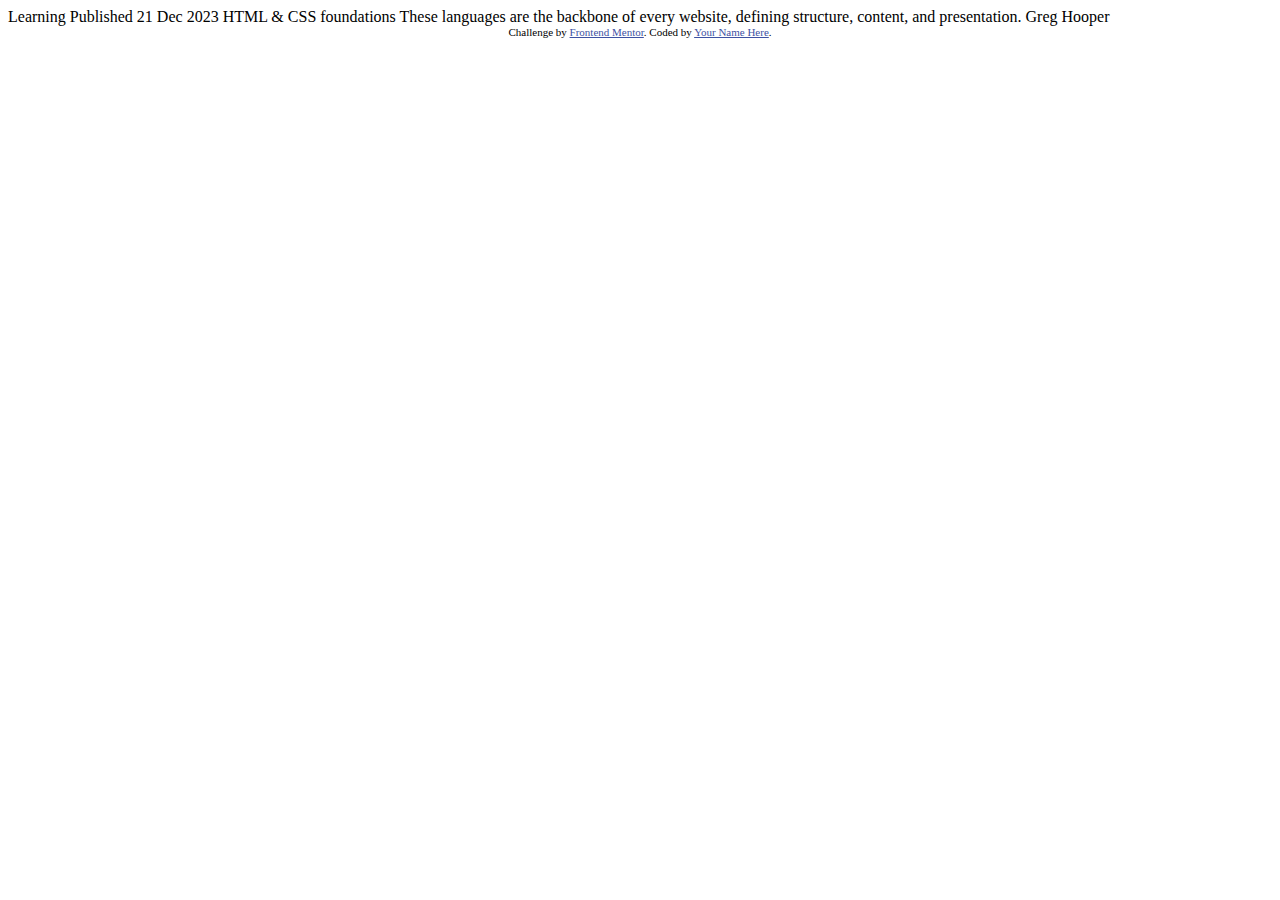
==== blog-preview-card-main/index.html @ c4a3280c "Add new project" ====
<!DOCTYPE html>
<html lang="en">
<head>
  <meta charset="UTF-8">
  <meta name="viewport" content="width=device-width, initial-scale=1.0"> <!-- displays site properly based on user's device -->

  <link rel="icon" type="image/png" sizes="32x32" href="./assets/images/favicon-32x32.png">
  
  <title>Frontend Mentor | Blog preview card</title>

  <!-- Feel free to remove these styles or customise in your own stylesheet 👍 -->
  <style>
    .attribution { font-size: 11px; text-align: center; }
    .attribution a { color: hsl(228, 45%, 44%); }
  </style>
</head>
<body>

  Learning

  Published 21 Dec 2023

  HTML & CSS foundations

  These languages are the backbone of every website, defining structure, content, and presentation.

  Greg Hooper
  
  <div class="attribution">
    Challenge by <a href="https://www.frontendmentor.io?ref=challenge" target="_blank">Frontend Mentor</a>. 
    Coded by <a href="#">Your Name Here</a>.
  </div>
</body>
</html>
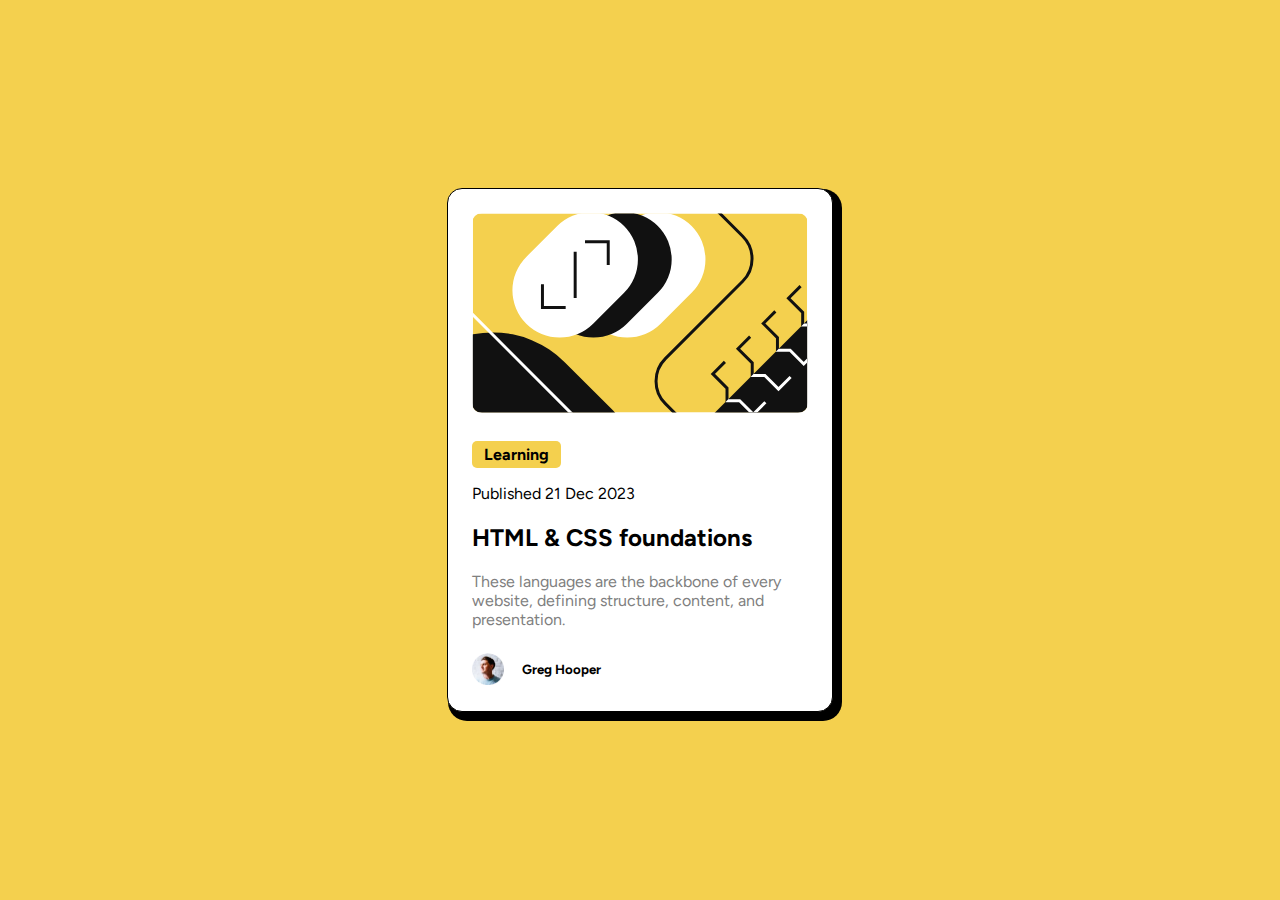
==== commit 8a9076d2: "Add modify blog-preview" ====
--- a/blog-preview-card-main/index.html
+++ b/blog-preview-card-main/index.html
@@ -3,32 +3,28 @@
 <head>
   <meta charset="UTF-8">
   <meta name="viewport" content="width=device-width, initial-scale=1.0"> <!-- displays site properly based on user's device -->
-
   <link rel="icon" type="image/png" sizes="32x32" href="./assets/images/favicon-32x32.png">
-  
+  <link rel="stylesheet" href="style.css">
   <title>Frontend Mentor | Blog preview card</title>
-
-  <!-- Feel free to remove these styles or customise in your own stylesheet 👍 -->
-  <style>
-    .attribution { font-size: 11px; text-align: center; }
-    .attribution a { color: hsl(228, 45%, 44%); }
-  </style>
+  <link rel="preconnect" href="https://fonts.googleapis.com">
+<link rel="preconnect" href="https://fonts.gstatic.com" crossorigin>
+<link href="https://fonts.googleapis.com/css2?family=Figtree:ital,wght@0,300..900;1,300..900&display=swap" rel="stylesheet">
 </head>
 <body>
-
-  Learning
-
-  Published 21 Dec 2023
-
-  HTML & CSS foundations
-
-  These languages are the backbone of every website, defining structure, content, and presentation.
-
-  Greg Hooper
-  
-  <div class="attribution">
-    Challenge by <a href="https://www.frontendmentor.io?ref=challenge" target="_blank">Frontend Mentor</a>. 
-    Coded by <a href="#">Your Name Here</a>.
-  </div>
+  <main>
+    <div class="img">
+      <img src="./assets/images/illustration-article.svg" alt="Imagem destaque" width="336px" height="200px" class="img-p">
+    </div>
+    <div class="infos">
+      <span class="caracteristica">Learning</span>
+      <p>Published 21 Dec 2023</p>
+      <h2>HTML & CSS foundations</h2>
+      <p class="text">These languages are the backbone of every website, defining structure, content, and presentation.</p>
+    </div>
+    <div class="pessoa">
+      <img src="./assets/images/image-avatar.webp" alt="Imagem redonda da pessoa" width="32px" class="foto">
+      <h5 class="name">Greg Hooper</h5>
+    </div>
+  </main>
 </body>
 </html>--- a/blog-preview-card-main/style.css
+++ b/blog-preview-card-main/style.css
@@ -0,0 +1,69 @@
+body {
+    margin: 0;
+    padding: 0;
+    background-color: #F4D04E;
+    display: flex;
+    justify-content: center;
+    align-items: center;
+    height: 100vh;
+}
+
+main {
+    border: solid 1px black;
+    background-color: white;
+    width: 384px;
+    height: 522px;
+    border-radius: 15px;
+    font-family: "Figtree", sans-serif;
+    box-shadow: black 5px 5px 0px 4px;
+}
+
+main:hover {
+    box-shadow: black 8px 8px 0px 8px;
+}
+
+.img-p {
+    border-radius: 10px;
+}
+
+.img {
+    margin: 24px;
+}
+
+.caracteristica {
+    font-weight: bold;
+    background-color: #F4D04E;
+    padding: 4px 12px;
+    display: inline-block;
+    border-radius: 5px;
+}
+
+.infos {
+    margin: 24px;
+}
+
+h2:hover {
+    color: #F4D04E;
+}
+
+h5 {
+    margin: 0;
+}
+
+.foto {
+    float: left;
+}
+
+.pessoa {
+    height: 32px;
+    width: 129px;
+    margin-left: 24px;
+    display: flex;
+    align-items: center;
+    text-align: center;
+    justify-content: space-between;
+}
+
+.text {
+    color: gray;
+}